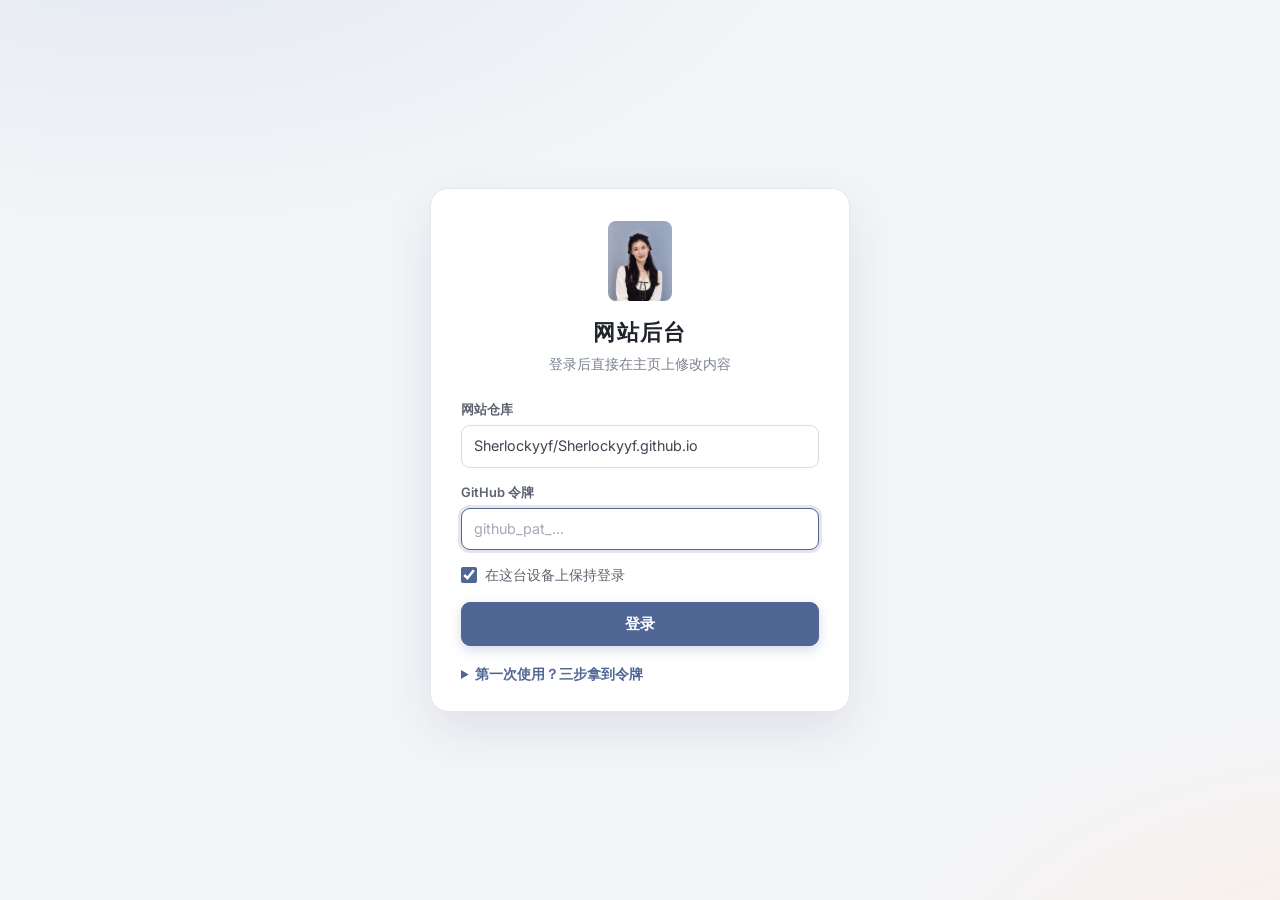
==== admin/index.html @ 300ba5cf "首次上传网站" ====
<!DOCTYPE html>
<html lang="zh-CN">
<head>
  <meta charset="utf-8">
  <meta name="viewport" content="width=device-width, initial-scale=1">
  <meta name="robots" content="noindex, nofollow">
  <title>网站后台 · Yifan Yuan</title>
  <link rel="icon" type="image/png" href="../images/favicon.png">
  <link rel="stylesheet" href="admin.css">
</head>
<body>
  <main class="login">
    <div class="login__card">
      <img class="login__photo" src="../images/yifan-yuan.jpg" width="1122" height="1402" alt="">
      <h1 class="login__title">网站后台</h1>
      <p class="login__lead">登录后直接在主页上修改内容</p>

      <p class="login__checking" id="checking">正在确认登录状态…</p>

      <!-- already signed in on this device -->
      <div class="signed-in" id="signed-in" hidden>
        <p class="signed-in__who">已登录 <b id="who"></b></p>
        <a class="btn btn--primary btn--block" id="go-edit" href="../?edit">进入编辑模式</a>
        <p class="signed-in__note">以后在这台设备上打开主页，左下角会出现“✎ 编辑页面”按钮，访客看不到它。</p>
        <button type="button" class="link-btn" id="logout">退出登录</button>
      </div>

      <form id="login-form" novalidate hidden>
        <label class="field">
          <span class="field__label">网站仓库</span>
          <input id="login-repo" placeholder="GitHub 用户名/仓库名" autocomplete="off" autocapitalize="off" spellcheck="false">
        </label>
        <label class="field">
          <span class="field__label">GitHub 令牌</span>
          <input id="login-token" type="password" placeholder="github_pat_…" autocomplete="off" spellcheck="false">
        </label>
        <label class="check"><input type="checkbox" id="login-remember" checked> 在这台设备上保持登录</label>
        <p class="form-error" id="login-error" role="alert" hidden></p>
        <button class="btn btn--primary btn--block" type="submit" id="login-submit">登录</button>
        <details class="help">
          <summary>第一次使用？三步拿到令牌</summary>
          <ol>
            <li>打开 <a id="token-link" href="https://github.com/settings/personal-access-tokens/new" target="_blank" rel="noopener">GitHub 令牌生成页</a>，名称、有效期和权限都已填好。</li>
            <li>在 <b>Repository access</b> 里选 <b>Only select repositories</b>，勾选网站仓库。</li>
            <li>点页面底部的 <b>Generate token</b>，把令牌复制到上面。</li>
          </ol>
          <p>令牌只保存在这台设备的浏览器里，只用来连接 GitHub。有效期一年，过期后照这三步重新生成。</p>
        </details>
      </form>
    </div>
  </main>

  <script src="config.js"></script>
  <script src="common.js"></script>
  <script src="admin.js"></script>
</body>
</html>
---- admin/admin.css ----
/* Sign-in page for yifanyuan.com: the site's palette and fonts. */
@font-face {
  font-family: "Inter";
  src: url("../assets/fonts/inter-latin.woff2") format("woff2");
  font-weight: 400 700;
  font-display: swap;
}

:root {
  --text: #3f4552;
  --muted: #7a8190;
  --label: #5d6370;
  --heading: #20242c;
  --accent: #506695;
  --accent-strong: #3d507b;
  --accent-soft: #f3f5fa;
  --bg: #f4f5f8;
  --line: #e3e7ee;
  --field: #d6dce6;
  --danger: #b2443a;
  --danger-soft: #fbefed;
  --font: "Inter", "PingFang SC", "Hiragino Sans GB", "Microsoft YaHei", "Noto Sans CJK SC",
    "Source Han Sans SC", system-ui, sans-serif;
  color-scheme: light;
}

*,
*::before,
*::after {
  box-sizing: border-box;
}

[hidden] {
  display: none !important;
}

body {
  margin: 0;
  font-family: var(--font);
  font-size: 15px;
  line-height: 1.55;
  color: var(--text);
  background: var(--bg);
  -webkit-font-smoothing: antialiased;
}

a {
  color: var(--accent);
  text-decoration: none;
}

a:hover {
  color: var(--accent-strong);
  text-decoration: underline;
  text-underline-offset: 3px;
}

button,
input {
  font: inherit;
  color: inherit;
}

:focus-visible {
  outline: 2px solid var(--accent);
  outline-offset: 2px;
}

.login {
  display: grid;
  place-items: center;
  min-height: 100vh;
  padding: 24px 16px;
  background:
    radial-gradient(1100px 560px at 12% -12%, #e2e7f1 0%, transparent 62%),
    radial-gradient(900px 520px at 108% 112%, #fbeee2 0%, transparent 56%),
    var(--bg);
}

.login__card {
  width: min(420px, 100%);
  padding: 32px 30px 26px;
  border: 1px solid var(--line);
  border-radius: 18px;
  background: #fff;
  box-shadow: 0 18px 50px rgba(36, 52, 88, 0.1);
}

.login__photo {
  display: block;
  width: 64px;
  height: auto;
  margin: 0 auto 14px;
  border-radius: 8px;
}

.login__title {
  margin: 0;
  font-size: 22px;
  letter-spacing: 0.06em;
  text-align: center;
  color: var(--heading);
}

.login__lead {
  margin: 4px 0 24px;
  font-size: 14px;
  text-align: center;
  color: var(--muted);
}

.login__checking {
  margin: 0;
  text-align: center;
  color: var(--muted);
}

.signed-in {
  text-align: center;
}

.signed-in__who {
  margin: 0 0 16px;
  color: var(--label);
}

.signed-in__note {
  margin: 14px 0 16px;
  font-size: 13px;
  color: var(--muted);
}

.field {
  display: flex;
  flex-direction: column;
  gap: 6px;
  margin: 0 0 14px;
}

.field__label {
  font-size: 13px;
  font-weight: 600;
  color: var(--label);
}

input:not([type="checkbox"]) {
  width: 100%;
  padding: 9px 12px;
  border: 1px solid var(--field);
  border-radius: 9px;
  background: #fff;
  font-size: 14.5px;
  transition: border-color 0.2s ease, box-shadow 0.2s ease;
}

input:focus {
  outline: none;
  border-color: var(--accent);
  box-shadow: 0 0 0 3px rgba(80, 102, 149, 0.16);
}

input::placeholder {
  color: #a3a9b5;
}

.check {
  display: flex;
  align-items: center;
  gap: 8px;
  margin: 2px 0 16px;
  font-size: 14px;
  color: var(--label);
  cursor: pointer;
}

.check input {
  width: 16px;
  height: 16px;
  margin: 0;
  accent-color: var(--accent);
}

.form-error {
  margin: 0 0 14px;
  padding: 9px 12px;
  border-radius: 9px;
  background: var(--danger-soft);
  font-size: 13.5px;
  color: var(--danger);
}

.btn {
  display: inline-flex;
  align-items: center;
  justify-content: center;
  min-height: 38px;
  padding: 0 16px;
  border: 1px solid var(--field);
  border-radius: 9px;
  background: #fff;
  font-size: 14px;
  font-weight: 600;
  color: var(--accent-strong);
  cursor: pointer;
}

.btn--primary {
  border-color: var(--accent);
  background: var(--accent);
  color: #fff;
  box-shadow: 0 4px 12px rgba(80, 102, 149, 0.24);
}

.btn--primary:hover {
  border-color: var(--accent-strong);
  background: var(--accent-strong);
  color: #fff;
  text-decoration: none;
}

.btn--block {
  width: 100%;
  min-height: 44px;
  font-size: 15px;
}

.btn:disabled {
  opacity: 0.6;
  cursor: default;
}

.link-btn {
  padding: 0;
  border: 0;
  background: none;
  font-size: 14px;
  color: var(--accent);
  cursor: pointer;
}

.link-btn:hover {
  text-decoration: underline;
  text-underline-offset: 3px;
}

.help {
  margin-top: 18px;
  font-size: 13.5px;
  color: var(--label);
}

.help summary {
  font-weight: 600;
  color: var(--accent);
  cursor: pointer;
}

.help ol {
  margin: 10px 0;
  padding-left: 20px;
}

.help li {
  margin-bottom: 6px;
}

.help p {
  margin: 0;
  font-size: 12.5px;
  color: var(--muted);
}
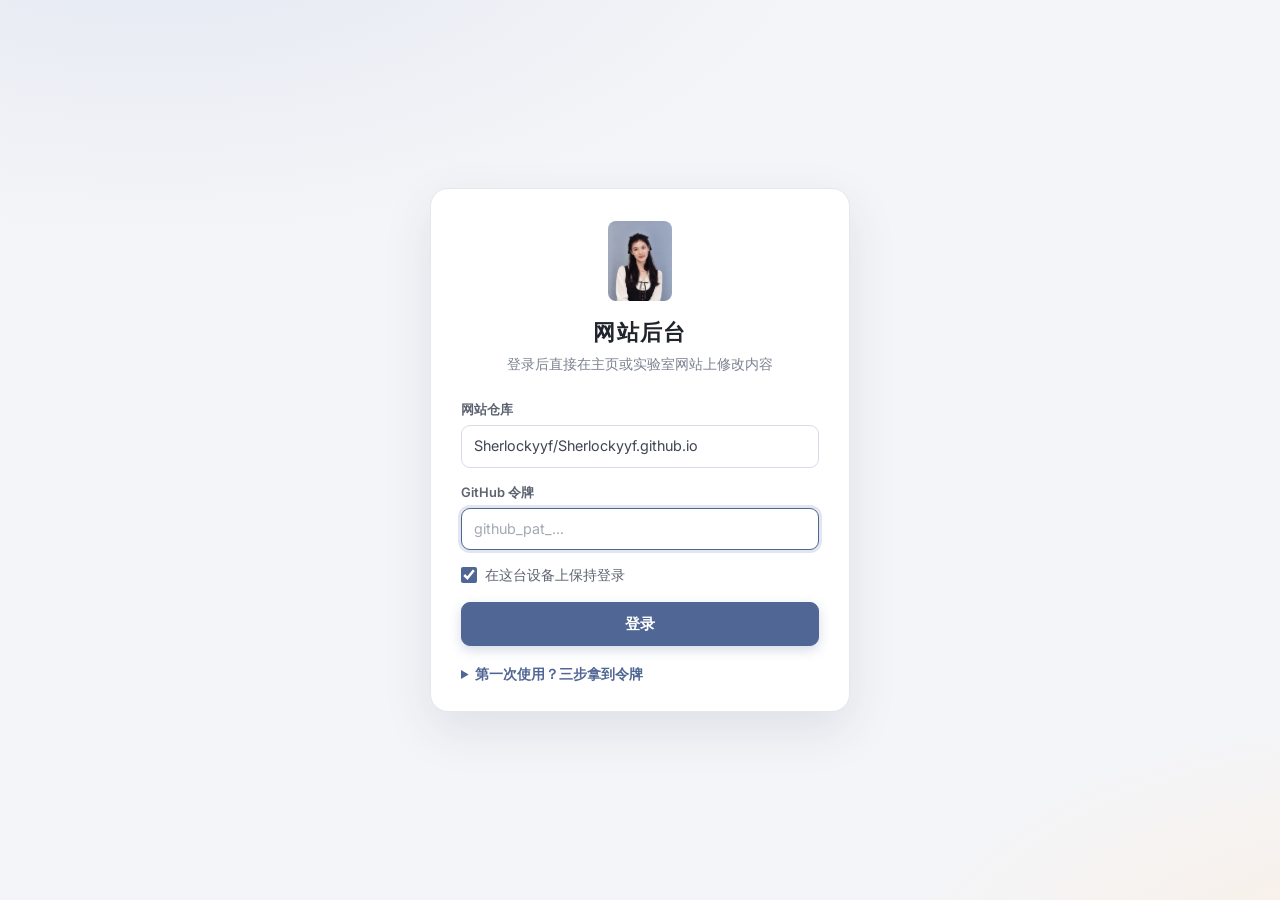
==== commit ab049864: "网页编辑器：实验室网站支持代表作、最新动态和项目页" ====
--- a/admin/index.html
+++ b/admin/index.html
@@ -13,15 +13,16 @@
     <div class="login__card">
       <img class="login__photo" src="../images/yifan-yuan.jpg" width="1122" height="1402" alt="">
       <h1 class="login__title">网站后台</h1>
-      <p class="login__lead">登录后直接在主页上修改内容</p>
+      <p class="login__lead">登录后直接在主页或实验室网站上修改内容</p>
 
       <p class="login__checking" id="checking">正在确认登录状态…</p>
 
       <!-- already signed in on this device -->
       <div class="signed-in" id="signed-in" hidden>
         <p class="signed-in__who">已登录 <b id="who"></b></p>
-        <a class="btn btn--primary btn--block" id="go-edit" href="../?edit">进入编辑模式</a>
-        <p class="signed-in__note">以后在这台设备上打开主页，左下角会出现“✎ 编辑页面”按钮，访客看不到它。</p>
+        <a class="btn btn--primary btn--block" id="go-edit" href="../?edit">编辑个人主页</a>
+        <a class="btn btn--block signed-in__lab" id="go-lab" href="../lab/?edit">编辑实验室网站</a>
+        <p class="signed-in__note">以后在这台设备上打开主页或实验室网站，左下角会出现“✎ 编辑页面”按钮，访客看不到它。</p>
         <button type="button" class="link-btn" id="logout">退出登录</button>
       </div>
 
--- a/admin/admin.css
+++ b/admin/admin.css
@@ -124,6 +124,10 @@
   color: var(--label);
 }
 
+.signed-in__lab {
+  margin-top: 10px;
+}
+
 .signed-in__note {
   margin: 14px 0 16px;
   font-size: 13px;
